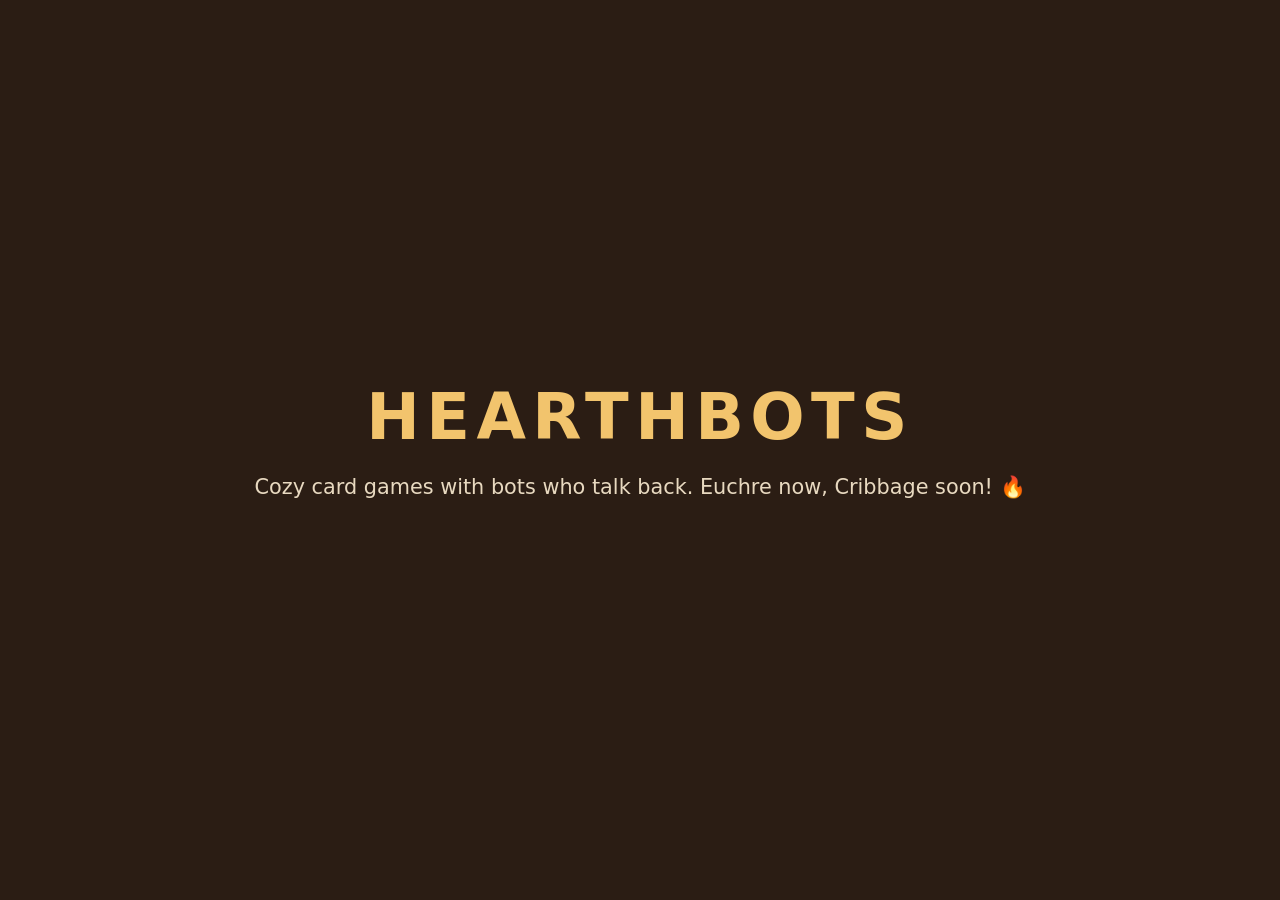
==== index.html @ 2528b0d0 "Starter page" ====
<!DOCTYPE html>
<html lang="en">
<head>
  <meta charset="UTF-8">
  <meta name="viewport" content="width=device-width, initial-scale=1">
  <title>Hearthbots</title>
  <style>
    body { margin:0; min-height:100vh; display:flex; align-items:center; justify-content:center;
           background:#2b1d14; color:#f2c46d; font-family:Inter, system-ui, sans-serif; text-align:center; }
    h1 { font-size:4rem; letter-spacing:.1em; margin:0; }
    p { color:#e8d9c0; font-size:1.3rem; }
  </style>
</head>
<body>
  <div>
    <h1>HEARTHBOTS</h1>
    <p>Cozy card games with bots who talk back. Euchre now, Cribbage soon! 🔥</p>
  </div>
</body>
</html>
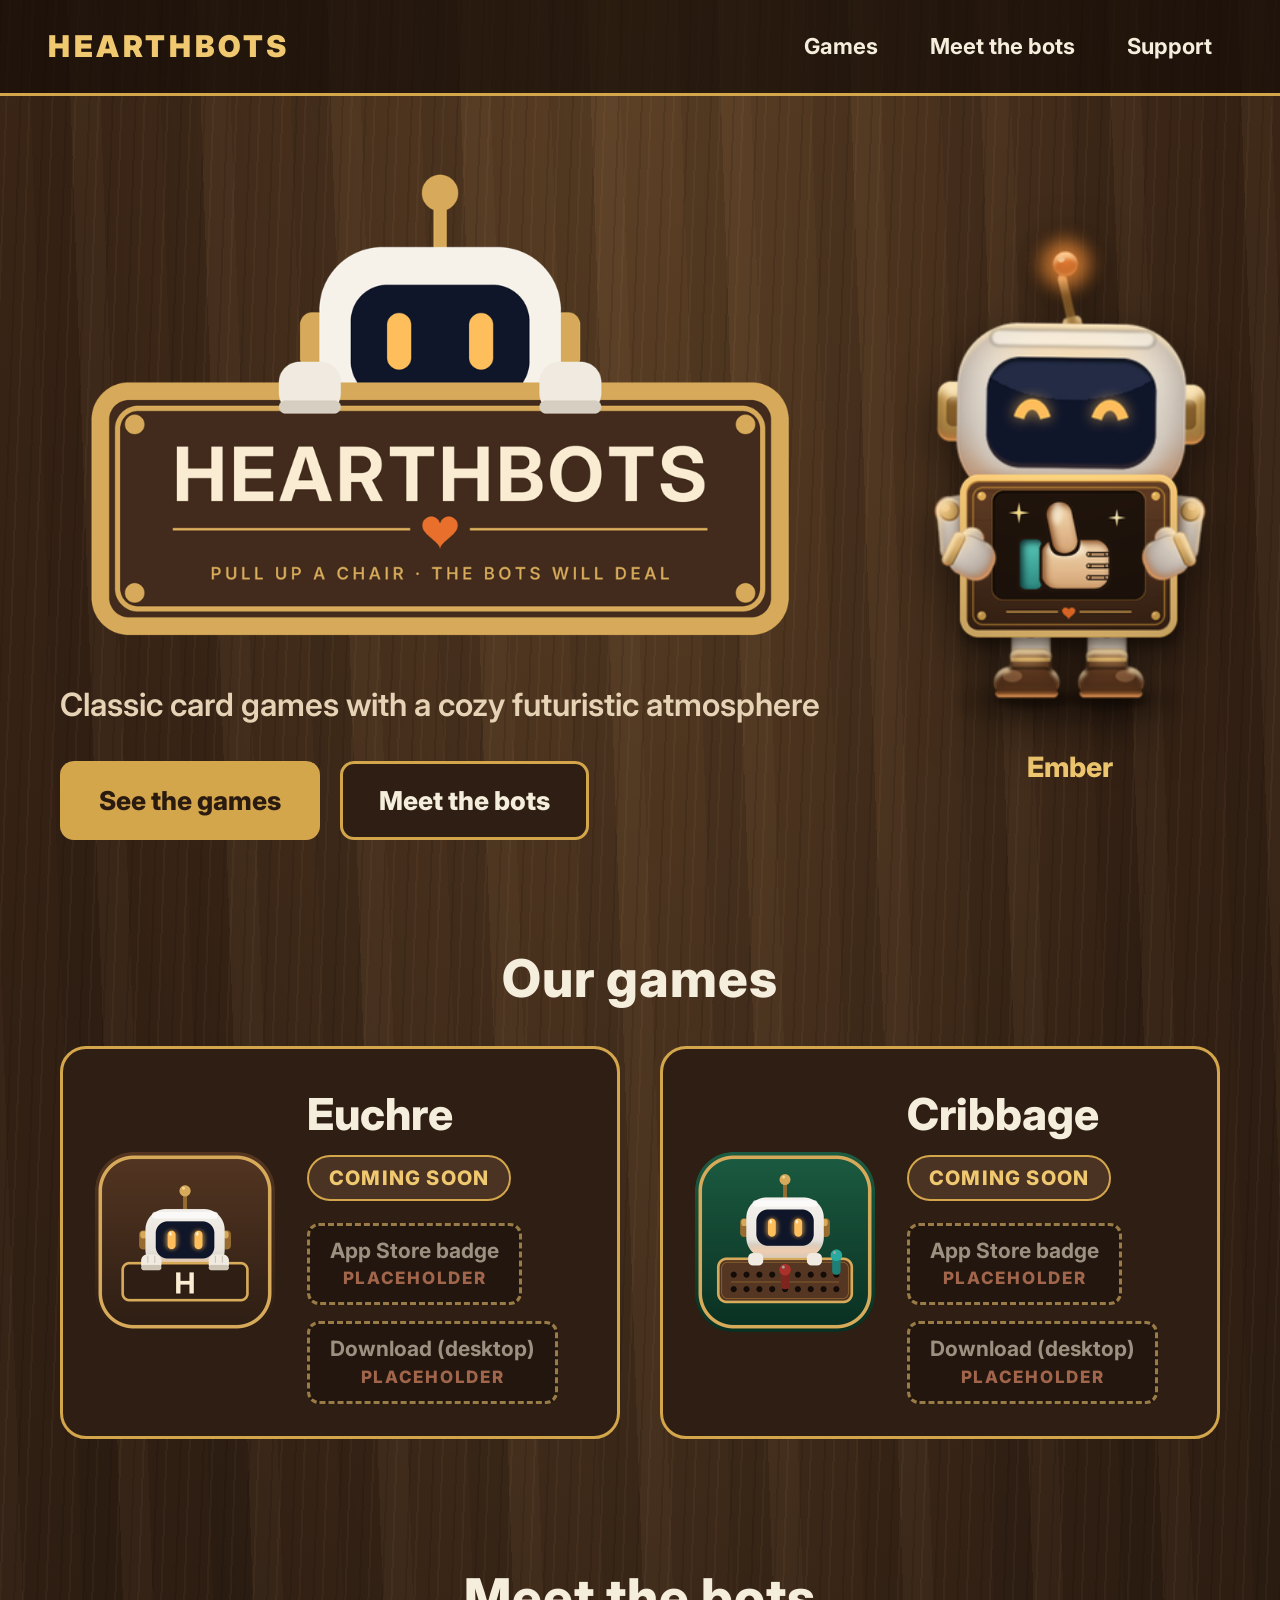
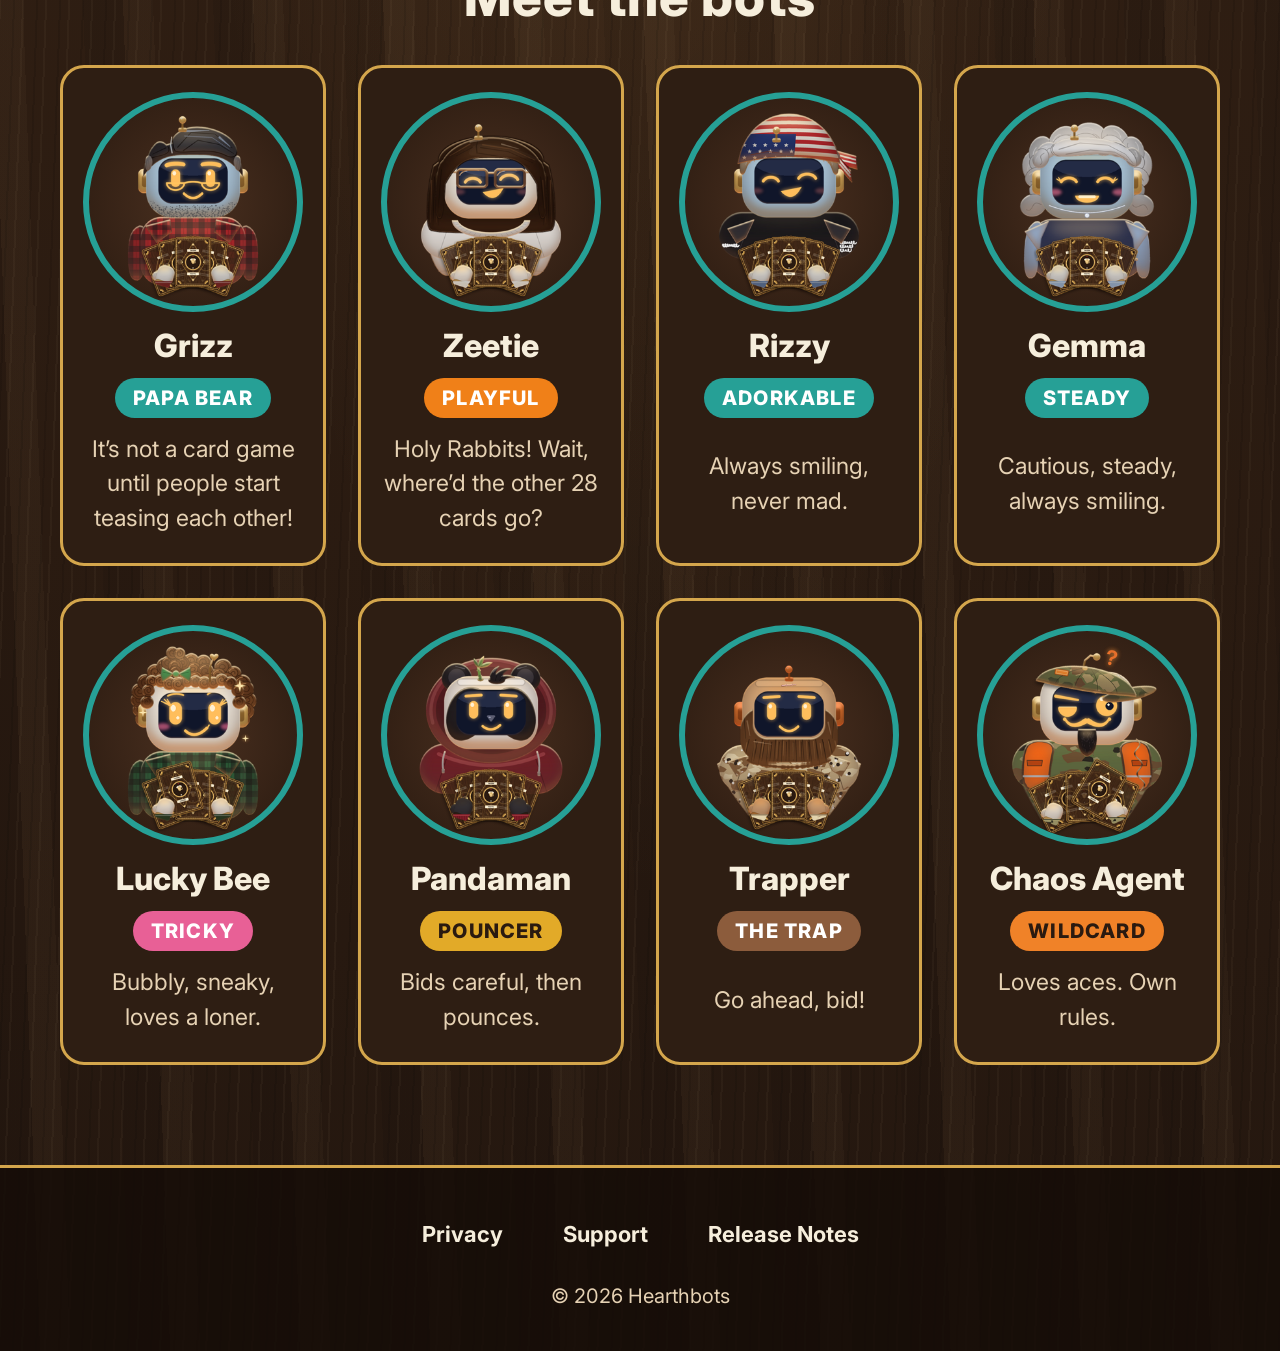
==== commit 0ee8291a: "Tavern homepage v2" ====
--- a/index.html
+++ b/index.html
@@ -1,20 +1,77 @@
-<!DOCTYPE html>
+<!doctype html>
 <html lang="en">
 <head>
-  <meta charset="UTF-8">
-  <meta name="viewport" content="width=device-width, initial-scale=1">
-  <title>Hearthbots</title>
-  <style>
-    body { margin:0; min-height:100vh; display:flex; align-items:center; justify-content:center;
-           background:#2b1d14; color:#f2c46d; font-family:Inter, system-ui, sans-serif; text-align:center; }
-    h1 { font-size:4rem; letter-spacing:.1em; margin:0; }
-    p { color:#e8d9c0; font-size:1.3rem; }
-  </style>
+<meta charset="utf-8">
+<meta name="viewport" content="width=device-width, initial-scale=1">
+<title>Hearthbots: card games with friendly bots</title>
+<meta name="description" content="Hearthbots: tavern card games with friendly robot players. Euchre and Cribbage are coming soon.">
+<link rel="stylesheet" href="style.css">
 </head>
 <body>
-  <div>
-    <h1>HEARTHBOTS</h1>
-    <p>Cozy card games with bots who talk back. Euchre now, Cribbage soon! 🔥</p>
+<header class="topbar">
+  <a class="brand" href="/">HEARTHBOTS</a>
+  <nav><a href="#games">Games</a><a href="#bots">Meet the bots</a><a href="/support/">Support</a></nav>
+</header>
+
+<main>
+<section class="hero">
+  <div class="hero-copy">
+    <h1><img src="assets/logo_hearthbots.png" alt="Hearthbots: pull up a chair, the bots will deal" width="1000" height="659"></h1>
+    <p class="lead">Classic card games with a cozy futuristic atmosphere</p>
+    <div class="cta-row">
+      <a class="btn btn-gold" href="#games">See the games</a>
+      <a class="btn btn-ghost" href="#bots">Meet the bots</a>
+    </div>
   </div>
+  <figure class="hero-ember"><img src="assets/ember_thumbsup.png" alt="Ember, the Hearthbots host, giving a thumbs up" width="206" height="390"><figcaption>Ember</figcaption></figure>
+</section>
+
+<section id="games" class="section">
+  <h2>Our games</h2>
+  <div class="games">
+    <article class="game">
+      <img class="app-icon" src="assets/icon_euchre.png" alt="Hearthbots Euchre app icon" width="360" height="360">
+      <div class="game-body">
+        <h3>Euchre</h3>
+        <span class="pill pill-soon">COMING SOON</span>
+        <div class="badges">
+          <span class="badge-ph is-disabled">App Store badge<br><small>PLACEHOLDER</small></span>
+          <span class="badge-ph is-disabled">Download (desktop)<br><small>PLACEHOLDER</small></span>
+        </div>
+      </div>
+    </article>
+    <article class="game">
+      <img class="app-icon" src="assets/icon_cribbage.png" alt="Hearthbots Cribbage app icon" width="360" height="360">
+      <div class="game-body">
+        <h3>Cribbage</h3>
+        <span class="pill pill-soon">COMING SOON</span>
+        <div class="badges">
+          <span class="badge-ph is-disabled">App Store badge<br><small>PLACEHOLDER</small></span>
+          <span class="badge-ph is-disabled">Download (desktop)<br><small>PLACEHOLDER</small></span>
+        </div>
+      </div>
+    </article>
+  </div>
+</section>
+
+<section id="bots" class="section">
+  <h2>Meet the bots</h2>
+  <ul class="bots">
+    <li><img src="assets/bots/grizz.png" alt="Grizz" width="320" height="320"><h3>Grizz</h3><span class="tag" style="--t:#26a096">PAPA BEAR</span><p>It&rsquo;s not a card game until people start teasing each other!</p></li>
+    <li><img src="assets/bots/zeetie.png" alt="Zeetie" width="320" height="320"><h3>Zeetie</h3><span class="tag" style="--t:#f08018">PLAYFUL</span><p>Holy Rabbits! Wait, where&rsquo;d the other 28 cards go?</p></li>
+    <li><img src="assets/bots/rizzy.png" alt="Rizzy" width="320" height="320"><h3>Rizzy</h3><span class="tag" style="--t:#26a096">ADORKABLE</span><p>Always smiling, never mad.</p></li>
+    <li><img src="assets/bots/gemma.png" alt="Gemma" width="320" height="320"><h3>Gemma</h3><span class="tag" style="--t:#26a096">STEADY</span><p>Cautious, steady, always smiling.</p></li>
+    <li><img src="assets/bots/luckybee.png" alt="Lucky Bee" width="320" height="320"><h3>Lucky Bee</h3><span class="tag" style="--t:#e86096">TRICKY</span><p>Bubbly, sneaky, loves a loner.</p></li>
+    <li><img src="assets/bots/pandaman.png" alt="Pandaman" width="320" height="320"><h3>Pandaman</h3><span class="tag" style="--t:#e2aa28;--tc:#2a1a10">POUNCER</span><p>Bids careful, then pounces.</p></li>
+    <li><img src="assets/bots/trapper.png" alt="Trapper" width="320" height="320"><h3>Trapper</h3><span class="tag" style="--t:#8c5c3c">THE TRAP</span><p>Go ahead, bid!</p></li>
+    <li><img src="assets/bots/chaos.png" alt="Chaos Agent" width="320" height="320"><h3>Chaos Agent</h3><span class="tag" style="--t:#f08228;--tc:#2a1a10">WILDCARD</span><p>Loves aces. Own rules.</p></li>
+  </ul>
+</section>
+</main>
+
+<footer class="footer">
+  <nav><a href="/privacy/">Privacy</a><a href="/support/">Support</a><a href="/release-notes/">Release Notes</a></nav>
+  <p>&copy; 2026 Hearthbots</p>
+</footer>
 </body>
-</html>+</html>
--- a/style.css
+++ b/style.css
@@ -0,0 +1,88 @@
+@font-face { font-family: "Inter"; src: url("assets/fonts/Inter.ttf") format("truetype"); font-weight: 100 900; font-display: swap; }
+:root {
+  --walnut-d: #24170f; --walnut: #3a2516; --walnut-l: #5a3a22; --panel: #2e1e13;
+  --brass: #d4a64c; --brass-l: #f0c870; --cream: #f6eedc; --dim: #e6d2b4; --teal: #26a096; --oxblood: #7a2230;
+  --glow: 0 0 0 3px rgba(240, 200, 112, .9), 0 0 18px 4px rgba(240, 200, 112, .55);
+}
+* { box-sizing: border-box; }
+html { font-size: 20px; }                       /* big base size: easy reading */
+body { margin: 0; font-family: Inter, system-ui, sans-serif; color: var(--cream); line-height: 1.5;
+  background-color: var(--walnut);
+  background-image:
+    repeating-linear-gradient(92deg, rgba(0,0,0,.10) 0 2px, transparent 2px 9px, rgba(255,220,170,.035) 9px 11px, transparent 11px 23px),
+    repeating-linear-gradient(88deg, rgba(0,0,0,.08) 0 40px, rgba(255,210,150,.03) 40px 70px, transparent 70px 130px),
+    radial-gradient(ellipse at 50% 0%, rgba(255,190,110,.18), transparent 60%),
+    linear-gradient(var(--walnut), var(--walnut-d)); }
+a { color: var(--brass-l); }
+img { max-width: 100%; height: auto; display: block; }
+h2 { font-size: 2.6rem; font-weight: 800; margin: 0 0 1.4rem; text-align: center; letter-spacing: .02em; }
+h3 { font-size: 1.6rem; font-weight: 800; margin: .5rem 0 .4rem; }
+
+.topbar { display: flex; justify-content: space-between; align-items: center; padding: 1rem 2.4rem; background: rgba(20, 12, 7, .7); border-bottom: 3px solid var(--brass); }
+.brand { font-weight: 900; font-size: 1.5rem; letter-spacing: .12em; color: var(--brass-l); text-decoration: none; }
+.topbar nav { display: flex; gap: .6rem; }
+.topbar nav a, .footer nav a { color: var(--cream); text-decoration: none; font-weight: 700; font-size: 1.1rem; padding: .5rem 1rem; border-radius: 12px; transition: box-shadow .15s; }
+.topbar nav a:hover, .topbar nav a:focus-visible, .footer nav a:hover, .footer nav a:focus-visible { box-shadow: var(--glow); outline: none; }
+
+.hero { max-width: 1240px; margin: 0 auto; padding: 3rem 2rem 2rem; display: grid; grid-template-columns: 1fr 300px; gap: 2rem; align-items: center; }
+.hero h1 { margin: 0; }
+.hero h1 img { width: 100%; max-width: 760px; }
+.lead { font-size: 1.6rem; font-weight: 600; color: var(--dim); margin: 1.2rem 0 1.6rem; max-width: 30em; }
+.hero-ember { margin: 0; text-align: center; }
+.hero-ember img { width: 100%; max-width: 280px; margin: 0 auto; filter: drop-shadow(0 18px 24px rgba(0,0,0,.55)); }
+.hero-ember figcaption { font-weight: 800; font-size: 1.4rem; color: var(--brass-l); margin-top: .4rem; }
+.cta-row { display: flex; gap: 1rem; flex-wrap: wrap; }
+
+/* flat buttons; hover/focus = edge glow only (no sheen, no colour change) */
+.btn { display: inline-block; font-weight: 800; font-size: 1.3rem; padding: .85rem 1.8rem; border-radius: 14px; text-decoration: none; transition: box-shadow .15s; border: 3px solid transparent; }
+.btn-gold { background: var(--brass); color: #2a1a10; }
+.btn-ghost { background: var(--panel); color: var(--cream); border-color: var(--brass); }
+.btn:hover, .btn:focus-visible { box-shadow: var(--glow); outline: none; }
+
+.section { max-width: 1240px; margin: 0 auto; padding: 3rem 2rem; }
+.games { display: grid; grid-template-columns: 1fr 1fr; gap: 2rem; }
+.game { display: flex; gap: 1.6rem; align-items: center; background: var(--panel); border: 3px solid var(--brass); border-radius: 26px; padding: 1.6rem; }
+.app-icon { width: 180px; flex: none; border-radius: 36px; }
+.game h3 { font-size: 2.2rem; margin-top: 0; }
+.pill { display: inline-block; font-weight: 800; font-size: 1rem; letter-spacing: .06em; padding: .3rem 1rem; border-radius: 999px; }
+.pill-now { background: var(--teal); color: #fff; }
+.pill-soon { background: #4a3322; color: var(--brass-l); border: 2px solid var(--brass); }
+.badges { display: flex; gap: .8rem; margin-top: 1.1rem; flex-wrap: wrap; }
+.badge-ph { display: inline-block; min-width: 190px; text-align: center; padding: .6rem 1rem; border: 3px dashed var(--brass-l); border-radius: 12px; background: #1a110b;
+  color: var(--cream); font-weight: 700; font-size: 1.05rem; line-height: 1.25; text-decoration: none; transition: box-shadow .15s; }
+.badge-ph small { color: #ff9f7a; font-weight: 800; letter-spacing: .1em; font-size: .85rem; }
+a.badge-ph:hover, a.badge-ph:focus-visible { box-shadow: var(--glow); outline: none; }
+.badge-ph.is-disabled { opacity: .55; }
+
+.bots { list-style: none; margin: 0; padding: 0; display: grid; grid-template-columns: repeat(4, 1fr); gap: 1.6rem; }
+.bots li { display: flex; flex-direction: column; align-items: center; background: var(--panel); border: 3px solid var(--brass); border-radius: 24px; padding: 1.2rem 1rem 1.4rem; text-align: center; }
+.bots img { width: 220px; height: 220px; margin: 0 auto; border-radius: 50%; background: radial-gradient(#4a3020, #2a1a10); border: 6px solid var(--teal); }
+.tag { display: inline-block; background: var(--t); color: var(--tc, #fff); font-weight: 800; font-size: 1rem; letter-spacing: .06em; padding: .25rem .9rem; border-radius: 999px; }
+.bots p { font-size: 1.15rem; color: var(--dim); margin: .7rem 0 0; flex: 1; display: flex; align-items: center; }
+
+.footer { margin-top: 2rem; padding: 2rem; text-align: center; background: rgba(20, 12, 7, .8); border-top: 3px solid var(--brass); }
+.footer nav { display: flex; justify-content: center; gap: 1rem; flex-wrap: wrap; }
+.footer p { color: var(--dim); font-size: 1rem; margin: 1rem 0 0; }
+
+@media (max-width: 900px) {
+  html { font-size: 18px; }
+  .topbar { padding: .8rem 1rem; flex-direction: column; gap: .4rem; }
+  .topbar nav a { font-size: 1rem; padding: .4rem .6rem; }
+  .hero { grid-template-columns: 1fr; text-align: center; padding: 1.6rem 1rem; }
+  .hero h1 img { margin: 0 auto; }
+  .lead { font-size: 1.35rem; margin-left: auto; margin-right: auto; }
+  .cta-row { justify-content: center; }
+  .hero-ember { order: -1; } .hero-ember img { max-width: 170px; }
+  .section { padding: 2rem 1rem; }
+  h2 { font-size: 2rem; }
+  .games { grid-template-columns: 1fr; }
+  .game { flex-direction: column; text-align: center; }
+  .app-icon { width: 160px; }
+  .badges { justify-content: center; }
+  .bots { grid-template-columns: repeat(2, minmax(0, 1fr)); gap: .8rem; }
+  .bots li { padding: .9rem .5rem 1.1rem; }
+  .tag { font-size: .85rem; padding: .2rem .6rem; }
+  .bots img { width: 100%; max-width: 130px; height: auto; aspect-ratio: 1; border-width: 5px; }
+  .bots h3 { font-size: 1.3rem; }
+  .bots p { font-size: 1.05rem; }
+}
